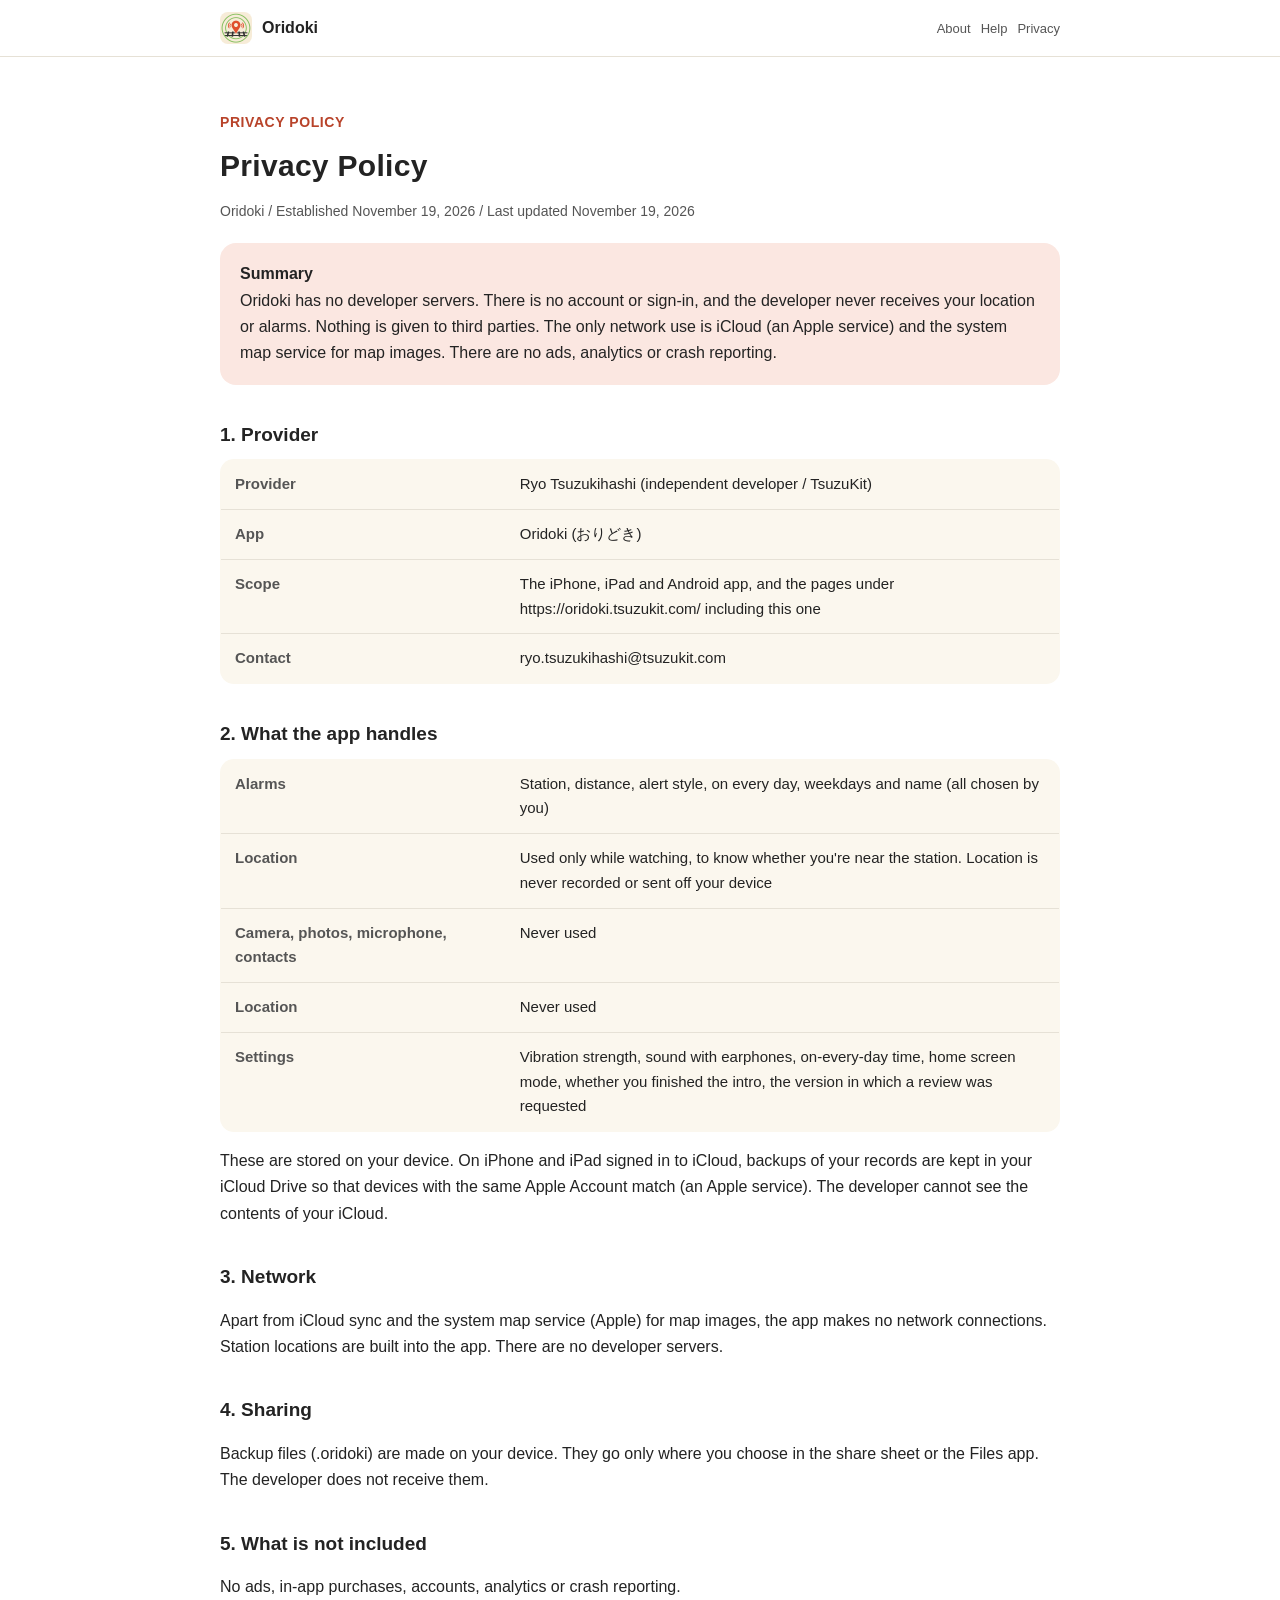
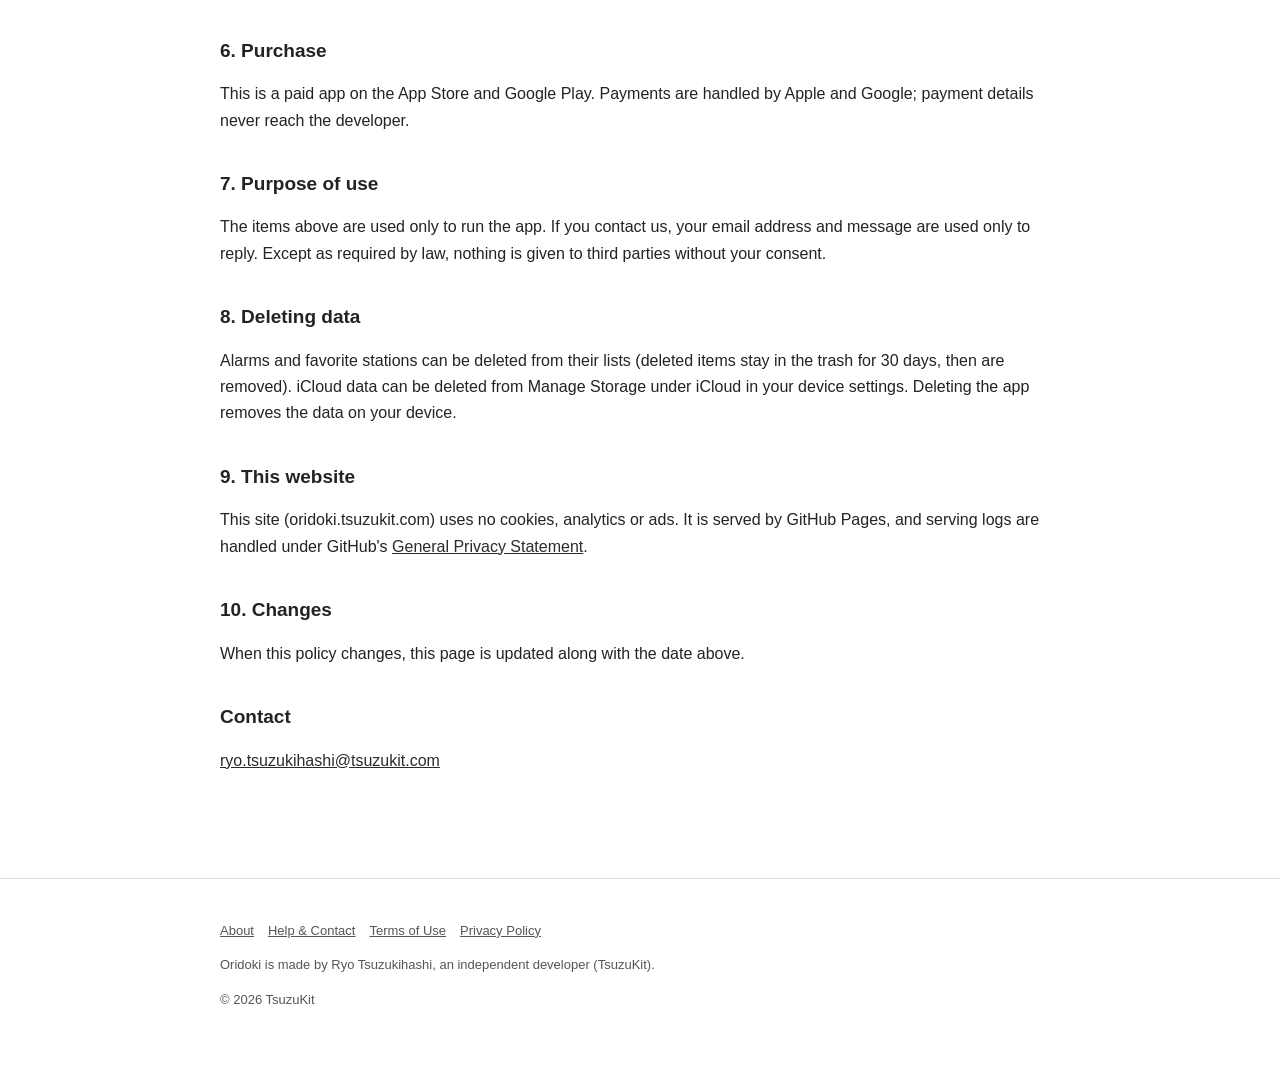
==== privacy.html @ 33bb26d4 "Oridoki のサイトを出す" ====
<!DOCTYPE html>
<html lang="ja" data-title-ja="プライバシーポリシー - おりどき" data-title-en="Privacy Policy - Oridoki">
<head>
<meta charset="UTF-8">
<meta name="viewport" content="width=device-width, initial-scale=1">
<script>(function(){var l=navigator.languages&&navigator.languages.length?navigator.languages:[navigator.language||"ja"],p="en";for(var i=0;i<l.length;i++){var c=String(l[i]).toLowerCase();if(c.indexOf("ja")===0){p="ja";break}if(c.indexOf("en")===0){p="en";break}}var d=document.documentElement;d.lang=p;var t=d.getAttribute("data-title-"+p);if(t){document.title=t}})();</script>
<title>プライバシーポリシー - おりどき</title>
<meta name="description" content="おりどきのプライバシーポリシー。開発者は個人情報を集めません。位置は端末の外に送りません。 / Privacy Policy for Oridoki. The developer collects no personal information. Your location never leaves your device.">
<meta property="og:title" content="プライバシーポリシー - おりどき">
<meta property="og:description" content="おりどきのプライバシーポリシー。開発者は個人情報を集めません。位置は端末の外に送りません。">
<meta property="og:type" content="website">
<meta property="og:url" content="https://oridoki.tsuzukit.com/privacy.html">
<meta property="og:image" content="https://oridoki.tsuzukit.com/assets/og.jpg">
<link rel="icon" href="assets/icon.png">
<link rel="apple-touch-icon" href="assets/icon.png">
<link rel="stylesheet" href="style.css">
</head>
<body>
<div data-l="ja" lang="ja">
<header class="site"><div class="wrap">
<a class="brand" href="./"><img src="assets/icon.png" alt="" width="32" height="32">おりどき</a>
<nav class="site"><a href="./">紹介</a><a href="support.html">使い方</a><a href="privacy.html">プライバシー</a></nav>
</div></header>
<main class="wrap">
<article class="doc">
<p class="eyebrow">PRIVACY POLICY</p>
<h1>プライバシーポリシー</h1>
<p class="meta">おりどき／制定日 2026年11月19日／改定日 2026年11月19日</p>
<div class="summary"><strong>このポリシーの要旨</strong><br>おりどきは、開発者のサーバーを持たないアプリです。アカウント登録やログインはなく、開発者があなたの位置やアラームを受け取ることはありません。第三者に渡すこともありません。通信は iCloud（Apple のサービス）と、地図の絵を出すための OS の地図のサービスだけです。広告、分析ツール、クラッシュを報告する仕組みは入れていません。</div>
<h2>1. 提供者</h2>
<table>
<tr><th>提供者</th><td>續橋涼（個人開発者 / TsuzuKit）</td></tr>
<tr><th>アプリ名</th><td>おりどき（英語名 Oridoki）</td></tr>
<tr><th>対象</th><td>iPhone・iPad・Android 向けアプリと、このページを含む https://oridoki.tsuzukit.com/ 配下のページ</td></tr>
<tr><th>連絡先</th><td>ryo.tsuzukihashi@tsuzukit.com</td></tr>
</table>
<h2>2. アプリが扱うもの</h2>
<table>
<tr><th>アラーム</th><td>駅・範囲・知らせ方・毎日オン・曜日・名前（どれもあなたが決めたもの）</td></tr>
<tr><th>位置</th><td>見張っているあいだだけ、駅に近づいたかを知るために使います。位置を記録したり、端末の外に送ったりはしません</td></tr>
<tr><th>カメラ・写真・マイク・連絡先</th><td>使いません</td></tr>
<tr><th>位置</th><td>使いません</td></tr>
<tr><th>アプリの設定</th><td>振動の強さ・イヤホンのときの音・毎日オンの時刻・ホームのモード・案内を終えたかどうか・レビューのお願いを出した版</td></tr>
</table>
<p>これらは端末の中に保存します。iCloud に入っている iPhone・iPad では、記録の控えをあなたの iCloud Drive に置き、同じ Apple アカウントの端末でそろえます（Apple のサービス）。開発者は、あなたの iCloud の中身を見ることはできません。</p>
<h2>3. 通信</h2>
<p>iCloud との同期と、地図の絵を出すための OS の地図のサービス（Apple）のほかに、通信はしません。駅の位置はアプリの中に持っていて、取りに行きません。開発者のサーバーはありません。</p>
<h2>4. 書き出し</h2>
<p>控えのファイル（.oridoki）は端末の中で作ります。送り先は、あなたが共有の画面やファイル App で選んだ場所です。開発者には届きません。</p>
<h2>5. 入れていないもの</h2>
<p>広告・アプリ内課金・アカウント登録・分析ツール・クラッシュの報告は入れていません。</p>
<h2>6. 購入</h2>
<p>本アプリは App Store と Google Play の有料アプリです。お支払いは Apple・Google が処理し、支払いの情報は開発者には届きません。</p>
<h2>7. 情報を使う目的</h2>
<p>上のものは、アプリを動かすためだけに使います。お問い合わせをいただいたときは、メールアドレスと内容をお返事のためだけに使います。法令にもとづく場合を除き、本人の同意なく第三者に渡すことはありません。</p>
<h2>8. 消したいとき</h2>
<p>アラームとよく使う駅は、それぞれの一覧から消せます（消したものはゴミ箱に30日残り、そのあと消えます）。iCloud の記録は、端末の設定の iCloud の「ストレージを管理」から消せます。アプリを消すと、端末の中のデータは消えます。</p>
<h2>9. このウェブサイトについて</h2>
<p>このサイト（oridoki.tsuzukit.com）は、Cookie も、アクセスを計測する仕組みも、広告も使っていません。サイトは GitHub Pages で配信しており、配信の記録は GitHub の <a href="https://docs.github.com/ja/site-policy/privacy-policies/github-general-privacy-statement">プライバシーについての声明</a> に沿って扱われます。</p>
<h2>10. 改定</h2>
<p>このポリシーを変えるときは、このページを書きかえ、上の改定日を新しくします。</p>
<h2>お問い合わせ</h2>
<p><a href="mailto:ryo.tsuzukihashi@tsuzukit.com">ryo.tsuzukihashi@tsuzukit.com</a></p>
</article>
</main>
<footer class="site"><div class="wrap">
<p><a href="./">紹介</a><a href="support.html">使い方とお問い合わせ</a><a href="terms.html">利用規約</a><a href="privacy.html">プライバシーポリシー</a></p>
<p>おりどきは、個人開発者の續橋涼（TsuzuKit）が作っているアプリです。</p>
<p>© 2026 TsuzuKit</p>
</div></footer>
</div>
<div data-l="en" lang="en">
<header class="site"><div class="wrap">
<a class="brand" href="./"><img src="assets/icon.png" alt="" width="32" height="32">Oridoki</a>
<nav class="site"><a href="./">About</a><a href="support.html">Help</a><a href="privacy.html">Privacy</a></nav>
</div></header>
<main class="wrap">
<article class="doc">
<p class="eyebrow">PRIVACY POLICY</p>
<h1>Privacy Policy</h1>
<p class="meta">Oridoki / Established November 19, 2026 / Last updated November 19, 2026</p>
<div class="summary"><strong>Summary</strong><br>Oridoki has no developer servers. There is no account or sign-in, and the developer never receives your location or alarms. Nothing is given to third parties. The only network use is iCloud (an Apple service) and the system map service for map images. There are no ads, analytics or crash reporting.</div>
<h2>1. Provider</h2>
<table>
<tr><th>Provider</th><td>Ryo Tsuzukihashi (independent developer / TsuzuKit)</td></tr>
<tr><th>App</th><td>Oridoki (おりどき)</td></tr>
<tr><th>Scope</th><td>The iPhone, iPad and Android app, and the pages under https://oridoki.tsuzukit.com/ including this one</td></tr>
<tr><th>Contact</th><td>ryo.tsuzukihashi@tsuzukit.com</td></tr>
</table>
<h2>2. What the app handles</h2>
<table>
<tr><th>Alarms</th><td>Station, distance, alert style, on every day, weekdays and name (all chosen by you)</td></tr>
<tr><th>Location</th><td>Used only while watching, to know whether you're near the station. Location is never recorded or sent off your device</td></tr>
<tr><th>Camera, photos, microphone, contacts</th><td>Never used</td></tr>
<tr><th>Location</th><td>Never used</td></tr>
<tr><th>Settings</th><td>Vibration strength, sound with earphones, on-every-day time, home screen mode, whether you finished the intro, the version in which a review was requested</td></tr>
</table>
<p>These are stored on your device. On iPhone and iPad signed in to iCloud, backups of your records are kept in your iCloud Drive so that devices with the same Apple Account match (an Apple service). The developer cannot see the contents of your iCloud.</p>
<h2>3. Network</h2>
<p>Apart from iCloud sync and the system map service (Apple) for map images, the app makes no network connections. Station locations are built into the app. There are no developer servers.</p>
<h2>4. Sharing</h2>
<p>Backup files (.oridoki) are made on your device. They go only where you choose in the share sheet or the Files app. The developer does not receive them.</p>
<h2>5. What is not included</h2>
<p>No ads, in-app purchases, accounts, analytics or crash reporting.</p>
<h2>6. Purchase</h2>
<p>This is a paid app on the App Store and Google Play. Payments are handled by Apple and Google; payment details never reach the developer.</p>
<h2>7. Purpose of use</h2>
<p>The items above are used only to run the app. If you contact us, your email address and message are used only to reply. Except as required by law, nothing is given to third parties without your consent.</p>
<h2>8. Deleting data</h2>
<p>Alarms and favorite stations can be deleted from their lists (deleted items stay in the trash for 30 days, then are removed). iCloud data can be deleted from Manage Storage under iCloud in your device settings. Deleting the app removes the data on your device.</p>
<h2>9. This website</h2>
<p>This site (oridoki.tsuzukit.com) uses no cookies, analytics or ads. It is served by GitHub Pages, and serving logs are handled under GitHub's <a href="https://docs.github.com/en/site-policy/privacy-policies/github-general-privacy-statement">General Privacy Statement</a>.</p>
<h2>10. Changes</h2>
<p>When this policy changes, this page is updated along with the date above.</p>
<h2>Contact</h2>
<p><a href="mailto:ryo.tsuzukihashi@tsuzukit.com">ryo.tsuzukihashi@tsuzukit.com</a></p>
</article>
</main>
<footer class="site"><div class="wrap">
<p><a href="./">About</a><a href="support.html">Help & Contact</a><a href="terms.html">Terms of Use</a><a href="privacy.html">Privacy Policy</a></p>
<p>Oridoki is made by Ryo Tsuzukihashi, an independent developer (TsuzuKit).</p>
<p>© 2026 TsuzuKit</p>
</div></footer>
</div>
</body>
</html>
---- style.css ----
/* おりどき — 白い地・墨の文字・朱の差し色（白の上で 4.5:1 以上） */
:root {
  --paper: #ffffff; --card: #fbf7ee; --ink: #232323; --sub: #555555; --line: #e6e1d6;
  --vermilion: #b8432a; --vermilion-soft: #fbe7e1; --navy: #2b2b2b; --correct: #3f7a33;
}
@media (prefers-color-scheme: dark) {
  :root { --paper: #121418; --card: #1b1e24; --ink: #eef0f4; --sub: #b4b9c4; --line: #2a2f38;
    --vermilion: #ffd45c; --vermilion-soft: #2a2618; --navy: #ffd45c; --correct: #9fd08c; }
}
* { box-sizing: border-box; }
html { -webkit-text-size-adjust: 100%; }
body { margin: 0; background: var(--paper); color: var(--ink); line-height: 1.8;
  font-family: -apple-system, BlinkMacSystemFont, "Hiragino Sans", "Hiragino Kaku Gothic ProN", "Noto Sans JP", sans-serif; }
a { color: var(--navy); }
.wrap { max-width: 880px; margin: 0 auto; padding: 0 20px; }
header.site { border-bottom: 1px solid var(--line); background: var(--paper); position: sticky; top: 0; z-index: 5; }
header.site .wrap { display: flex; align-items: center; gap: 16px; min-height: 56px; }
.brand { display: flex; align-items: center; gap: 10px; font-weight: 800; text-decoration: none; color: var(--ink); margin-right: auto; }
.brand img { width: 32px; height: 32px; border-radius: 8px; }
nav.site a { font-size: 14px; text-decoration: none; color: var(--sub); margin-left: 14px; white-space: nowrap; }
nav.site a:hover { color: var(--ink); }
.hero { padding: 56px 0 40px; display: grid; gap: 32px; align-items: center; }
@media (min-width: 760px) { .hero { grid-template-columns: 1.1fr 0.9fr; } }
.eyebrow { color: var(--vermilion); font-weight: 700; font-size: 14px; letter-spacing: 0.04em; }
h1 { font-size: clamp(30px, 6vw, 46px); line-height: 1.35; margin: 8px 0 16px; letter-spacing: 0.01em; }
h2 { font-size: 24px; margin: 56px 0 16px; line-height: 1.5; }
h3 { font-size: 17px; margin: 0 0 6px; }
.lead { font-size: 17px; color: var(--sub); }
.cta { display: inline-block; margin-top: 20px; background: var(--vermilion); color: #ffffff; font-weight: 700; text-decoration: none;
  padding: 14px 26px; border-radius: 16px; }
.note { font-size: 13px; color: var(--sub); }
.hero img { width: 100%; max-width: 320px; height: auto; justify-self: center; }
.grid { display: grid; gap: 14px; }
@media (min-width: 700px) { .grid.two { grid-template-columns: 1fr 1fr; } .grid.three { grid-template-columns: repeat(3, 1fr); } }
.card { background: var(--card); border: 1px solid var(--line); border-radius: 18px; padding: 20px; }
.card.em { background: var(--vermilion-soft); border-color: transparent; }
.steps { counter-reset: step; }
.steps .card { position: relative; padding-left: 62px; }
.steps .card::before { counter-increment: step; content: counter(step); position: absolute; left: 18px; top: 18px; width: 32px; height: 32px;
  border-radius: 50%; border: 2.5px solid var(--vermilion); color: var(--vermilion); font-weight: 800; display: grid; place-items: center; }
table { width: 100%; border-collapse: collapse; background: var(--card); border: 1px solid var(--line); border-radius: 14px; overflow: hidden; }
th, td { text-align: left; padding: 12px 14px; border-bottom: 1px solid var(--line); vertical-align: top; font-size: 15px; }
th { width: 34%; color: var(--sub); font-weight: 600; }
tr:last-child th, tr:last-child td { border-bottom: none; }
.doc { padding: 40px 0 24px; }
.doc h1 { font-size: 30px; }
.doc h2 { font-size: 19px; margin: 36px 0 10px; }
.doc .meta { color: var(--sub); font-size: 14px; }
.doc .summary { background: var(--vermilion-soft); border-radius: 16px; padding: 18px 20px; margin: 20px 0; }
details { background: var(--card); border: 1px solid var(--line); border-radius: 14px; padding: 14px 18px; }
details + details { margin-top: 10px; }
summary { font-weight: 700; cursor: pointer; }
footer.site { border-top: 1px solid var(--line); margin-top: 64px; padding: 28px 0 48px; color: var(--sub); font-size: 13px; }
footer.site a { color: var(--sub); margin-right: 14px; }
.qid { font-family: ui-monospace, SFMono-Regular, Menlo, monospace; background: var(--card); border: 1px solid var(--line);
  border-radius: 8px; padding: 2px 8px; }
/* 端末の言語に合うほうだけ見せる（build.py が両方を1ページに入れる） */
html[lang="ja"] [data-l="en"], html[lang="en"] [data-l="ja"] { display: none; }
[lang="en"] { line-height: 1.65; }
[lang="en"] h1 { line-height: 1.2; }
[lang="en"] nav.site a { font-size: 13px; margin-left: 10px; }
@media (max-width: 480px) { nav.site a { font-size: 12px; margin-left: 8px; } header.site .wrap { gap: 4px; } .brand { gap: 7px; font-size: 15px; } }
.brand { white-space: nowrap; flex-shrink: 0; }
/* 幅の狭い画面では、上の帯の「紹介」を出さない（左のアプリ名が同じ行き先） */
@media (max-width: 480px) { nav.site a:first-child { display: none; } }
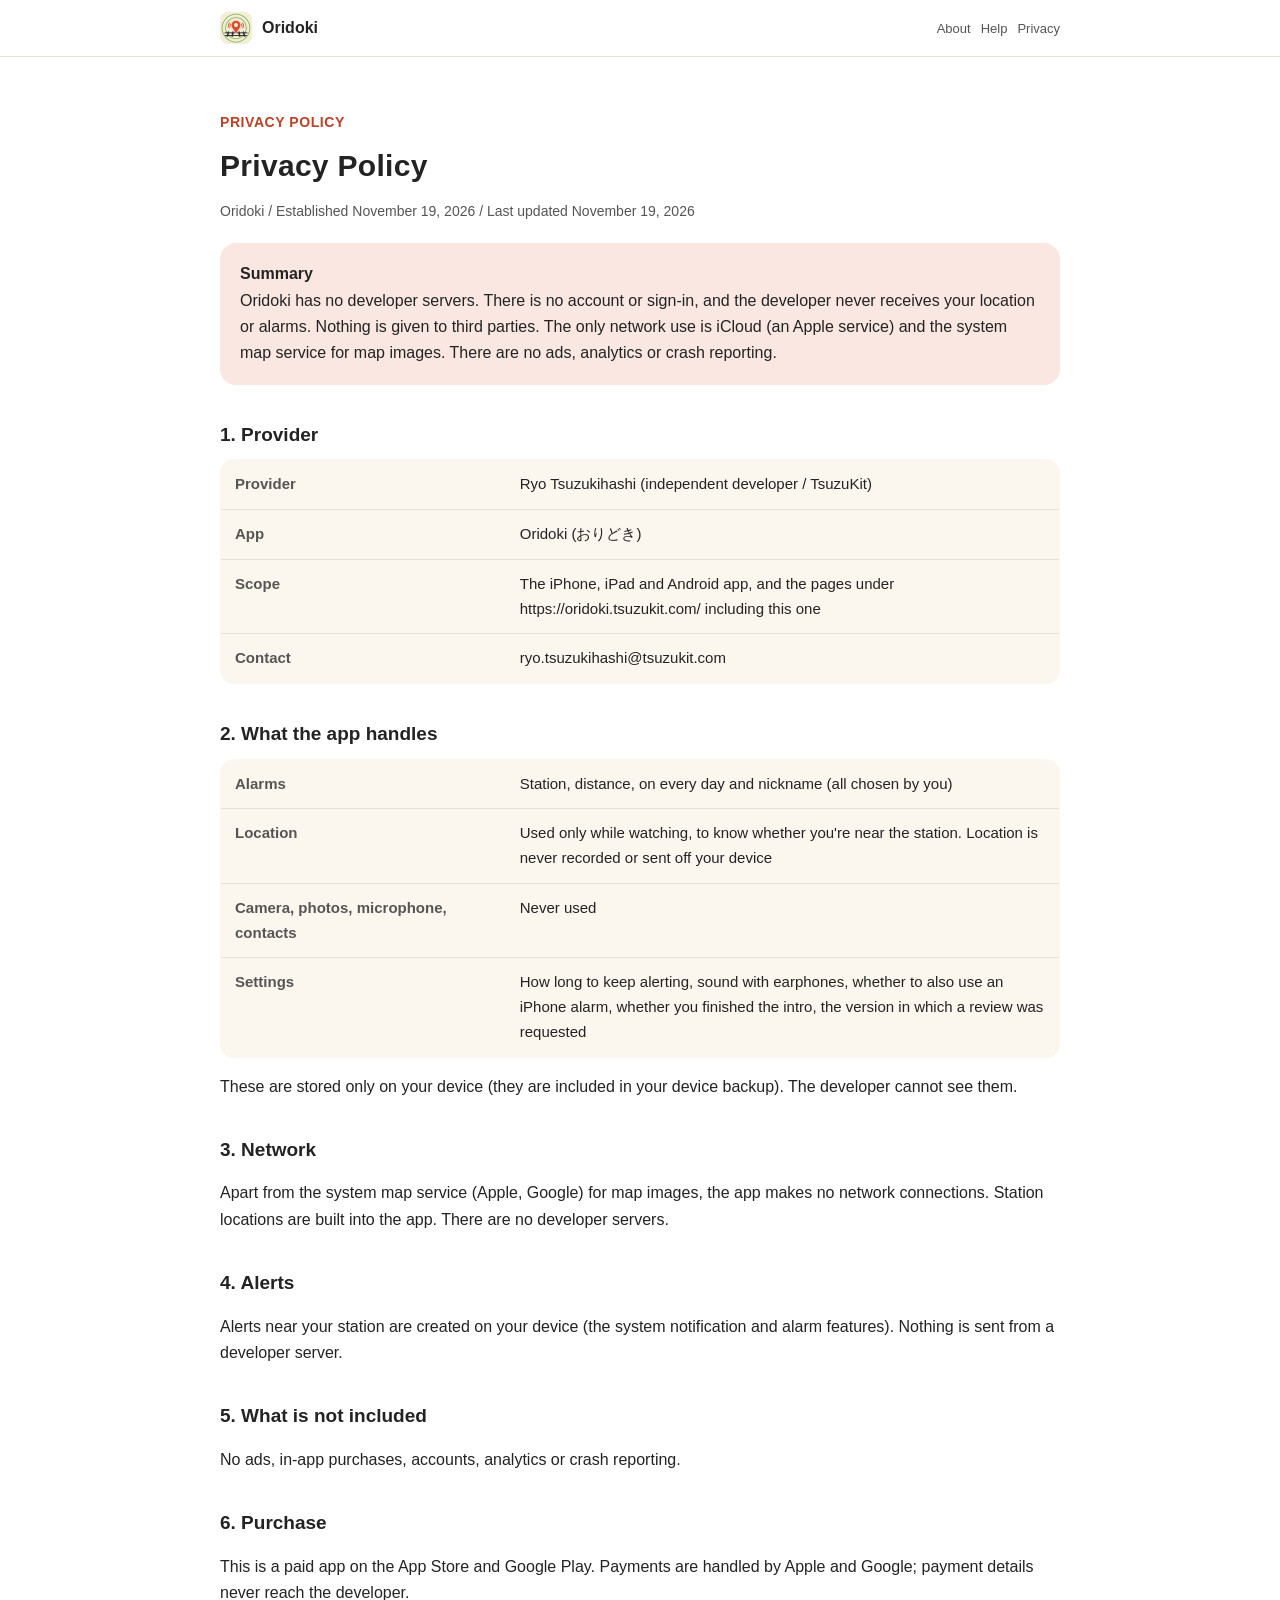
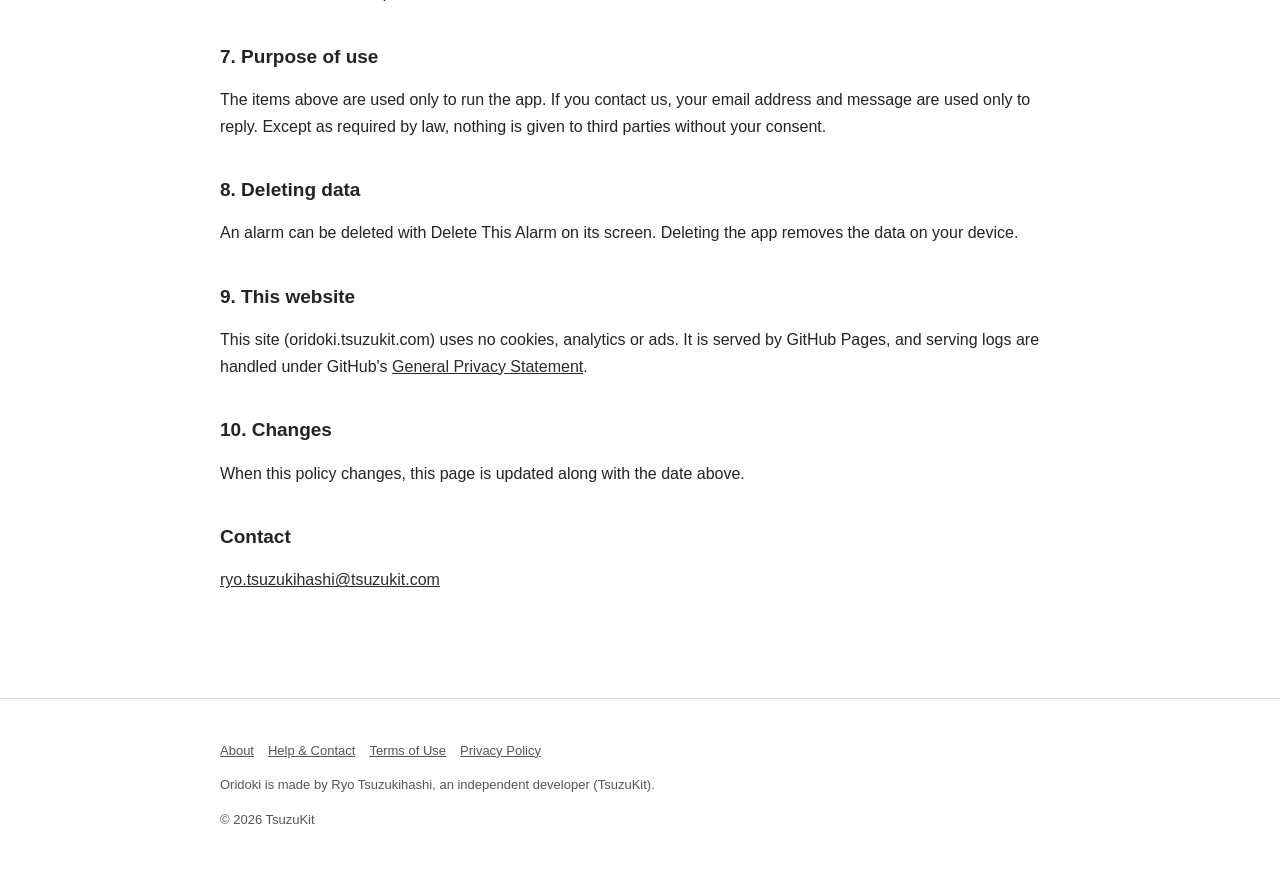
==== commit e514338d: "iCloud の控えを外し、起こし方と位置の扱いを実装どおりに直した" ====
--- a/privacy.html
+++ b/privacy.html
@@ -36,17 +36,16 @@
 </table>
 <h2>2. アプリが扱うもの</h2>
 <table>
-<tr><th>アラーム</th><td>駅・範囲・知らせ方・毎日オン・曜日・名前（どれもあなたが決めたもの）</td></tr>
+<tr><th>アラーム</th><td>駅・範囲・毎日オン・呼び名（どれもあなたが決めたもの）</td></tr>
 <tr><th>位置</th><td>見張っているあいだだけ、駅に近づいたかを知るために使います。位置を記録したり、端末の外に送ったりはしません</td></tr>
 <tr><th>カメラ・写真・マイク・連絡先</th><td>使いません</td></tr>
-<tr><th>位置</th><td>使いません</td></tr>
-<tr><th>アプリの設定</th><td>振動の強さ・イヤホンのときの音・毎日オンの時刻・ホームのモード・案内を終えたかどうか・レビューのお願いを出した版</td></tr>
+<tr><th>アプリの設定</th><td>知らせを続ける長さ・イヤホンのときの音・iPhone のアラームでも起こすか・案内を終えたかどうか・レビューのお願いを出した版</td></tr>
 </table>
-<p>これらは端末の中に保存します。iCloud に入っている iPhone・iPad では、記録の控えをあなたの iCloud Drive に置き、同じ Apple アカウントの端末でそろえます（Apple のサービス）。開発者は、あなたの iCloud の中身を見ることはできません。</p>
+<p>これらは端末の中にだけ保存します（端末のバックアップには入ります）。開発者が見ることはできません。</p>
 <h2>3. 通信</h2>
-<p>iCloud との同期と、地図の絵を出すための OS の地図のサービス（Apple）のほかに、通信はしません。駅の位置はアプリの中に持っていて、取りに行きません。開発者のサーバーはありません。</p>
-<h2>4. 書き出し</h2>
-<p>控えのファイル（.oridoki）は端末の中で作ります。送り先は、あなたが共有の画面やファイル App で選んだ場所です。開発者には届きません。</p>
+<p>地図の絵を出すための OS の地図のサービス（Apple・Google）のほかに、通信はしません。駅の位置はアプリの中に持っていて、取りに行きません。開発者のサーバーはありません。</p>
+<h2>4. 知らせ</h2>
+<p>駅に近づいたときの知らせは、端末の中で出します（OS の通知とアラームの仕組み）。開発者のサーバーから送るものではありません。</p>
 <h2>5. 入れていないもの</h2>
 <p>広告・アプリ内課金・アカウント登録・分析ツール・クラッシュの報告は入れていません。</p>
 <h2>6. 購入</h2>
@@ -54,7 +53,7 @@
 <h2>7. 情報を使う目的</h2>
 <p>上のものは、アプリを動かすためだけに使います。お問い合わせをいただいたときは、メールアドレスと内容をお返事のためだけに使います。法令にもとづく場合を除き、本人の同意なく第三者に渡すことはありません。</p>
 <h2>8. 消したいとき</h2>
-<p>アラームとよく使う駅は、それぞれの一覧から消せます（消したものはゴミ箱に30日残り、そのあと消えます）。iCloud の記録は、端末の設定の iCloud の「ストレージを管理」から消せます。アプリを消すと、端末の中のデータは消えます。</p>
+<p>アラームは、アラームの画面の［このアラームを消す］から消せます。アプリを消すと、端末の中のデータは消えます。</p>
 <h2>9. このウェブサイトについて</h2>
 <p>このサイト（oridoki.tsuzukit.com）は、Cookie も、アクセスを計測する仕組みも、広告も使っていません。サイトは GitHub Pages で配信しており、配信の記録は GitHub の <a href="https://docs.github.com/ja/site-policy/privacy-policies/github-general-privacy-statement">プライバシーについての声明</a> に沿って扱われます。</p>
 <h2>10. 改定</h2>
@@ -89,17 +88,16 @@
 </table>
 <h2>2. What the app handles</h2>
 <table>
-<tr><th>Alarms</th><td>Station, distance, alert style, on every day, weekdays and name (all chosen by you)</td></tr>
+<tr><th>Alarms</th><td>Station, distance, on every day and nickname (all chosen by you)</td></tr>
 <tr><th>Location</th><td>Used only while watching, to know whether you're near the station. Location is never recorded or sent off your device</td></tr>
 <tr><th>Camera, photos, microphone, contacts</th><td>Never used</td></tr>
-<tr><th>Location</th><td>Never used</td></tr>
-<tr><th>Settings</th><td>Vibration strength, sound with earphones, on-every-day time, home screen mode, whether you finished the intro, the version in which a review was requested</td></tr>
+<tr><th>Settings</th><td>How long to keep alerting, sound with earphones, whether to also use an iPhone alarm, whether you finished the intro, the version in which a review was requested</td></tr>
 </table>
-<p>These are stored on your device. On iPhone and iPad signed in to iCloud, backups of your records are kept in your iCloud Drive so that devices with the same Apple Account match (an Apple service). The developer cannot see the contents of your iCloud.</p>
+<p>These are stored only on your device (they are included in your device backup). The developer cannot see them.</p>
 <h2>3. Network</h2>
-<p>Apart from iCloud sync and the system map service (Apple) for map images, the app makes no network connections. Station locations are built into the app. There are no developer servers.</p>
-<h2>4. Sharing</h2>
-<p>Backup files (.oridoki) are made on your device. They go only where you choose in the share sheet or the Files app. The developer does not receive them.</p>
+<p>Apart from the system map service (Apple, Google) for map images, the app makes no network connections. Station locations are built into the app. There are no developer servers.</p>
+<h2>4. Alerts</h2>
+<p>Alerts near your station are created on your device (the system notification and alarm features). Nothing is sent from a developer server.</p>
 <h2>5. What is not included</h2>
 <p>No ads, in-app purchases, accounts, analytics or crash reporting.</p>
 <h2>6. Purchase</h2>
@@ -107,7 +105,7 @@
 <h2>7. Purpose of use</h2>
 <p>The items above are used only to run the app. If you contact us, your email address and message are used only to reply. Except as required by law, nothing is given to third parties without your consent.</p>
 <h2>8. Deleting data</h2>
-<p>Alarms and favorite stations can be deleted from their lists (deleted items stay in the trash for 30 days, then are removed). iCloud data can be deleted from Manage Storage under iCloud in your device settings. Deleting the app removes the data on your device.</p>
+<p>An alarm can be deleted with Delete This Alarm on its screen. Deleting the app removes the data on your device.</p>
 <h2>9. This website</h2>
 <p>This site (oridoki.tsuzukit.com) uses no cookies, analytics or ads. It is served by GitHub Pages, and serving logs are handled under GitHub's <a href="https://docs.github.com/en/site-policy/privacy-policies/github-general-privacy-statement">General Privacy Statement</a>.</p>
 <h2>10. Changes</h2>
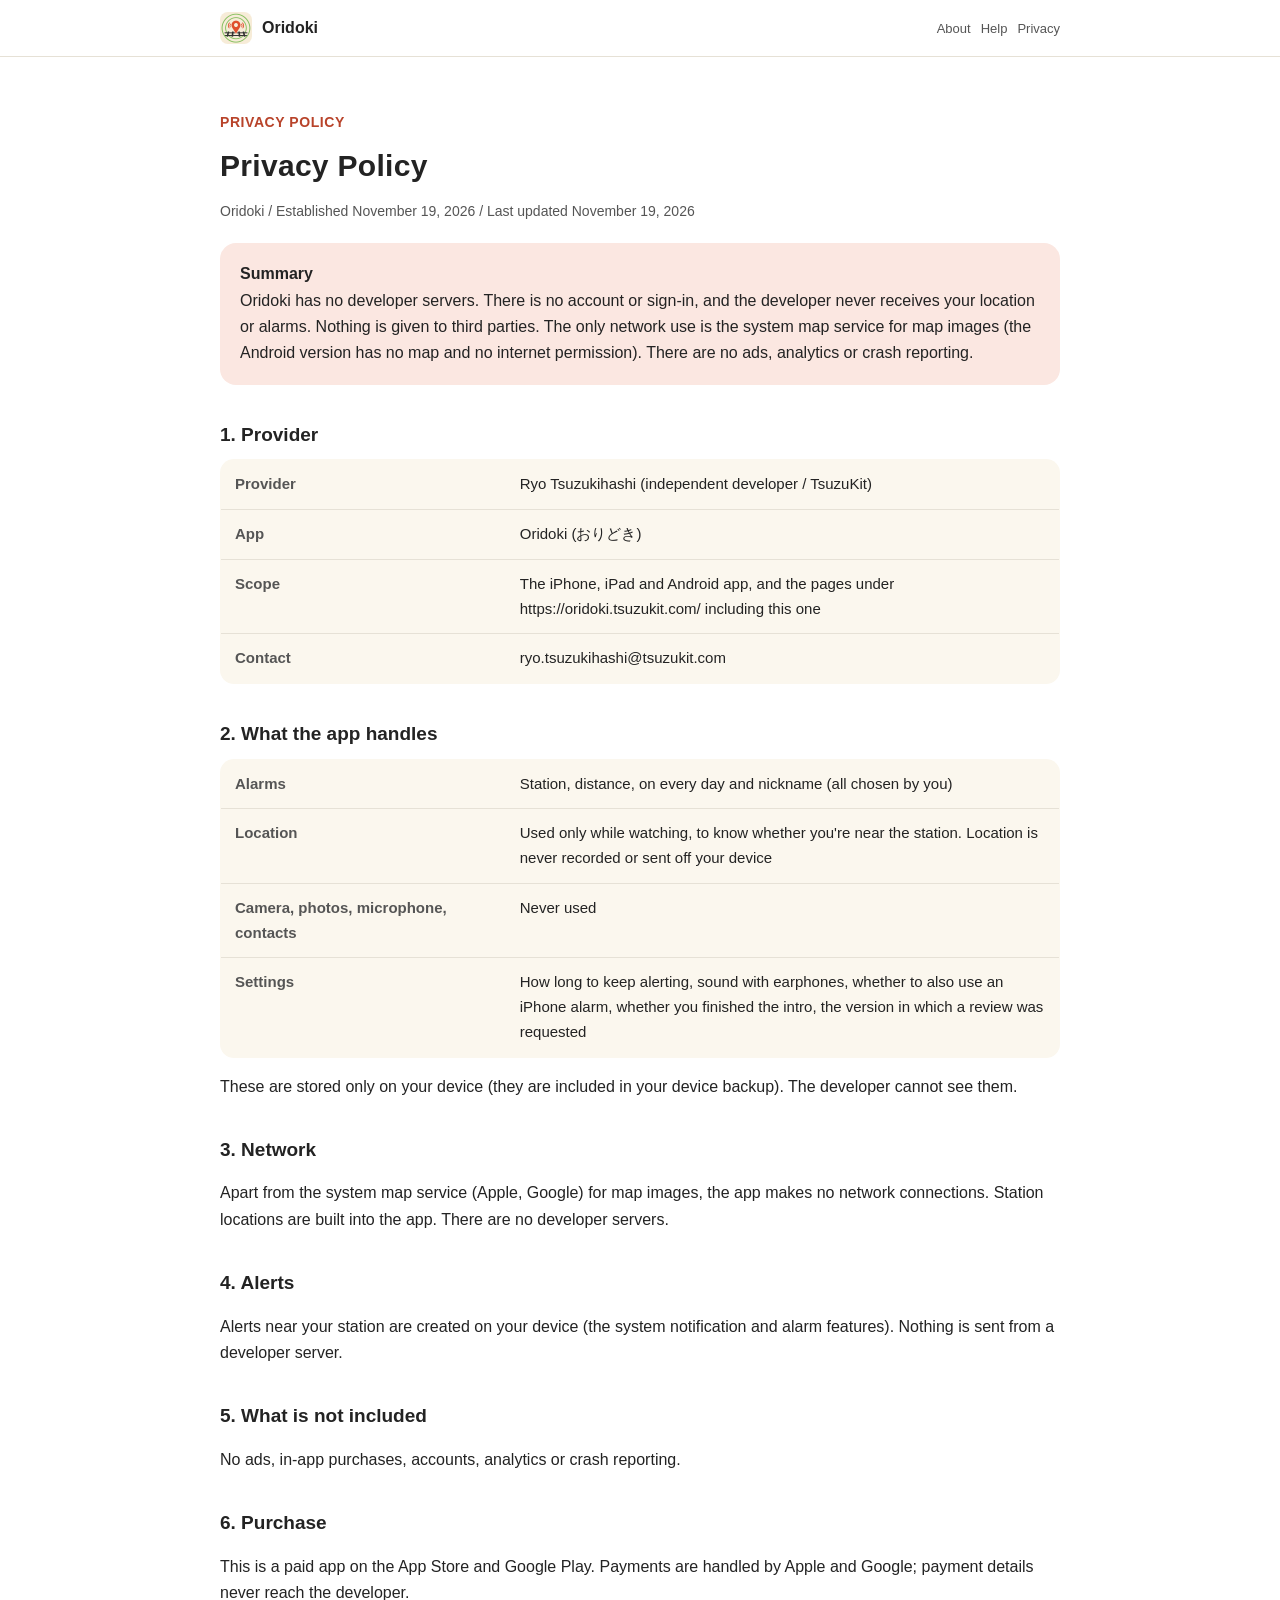
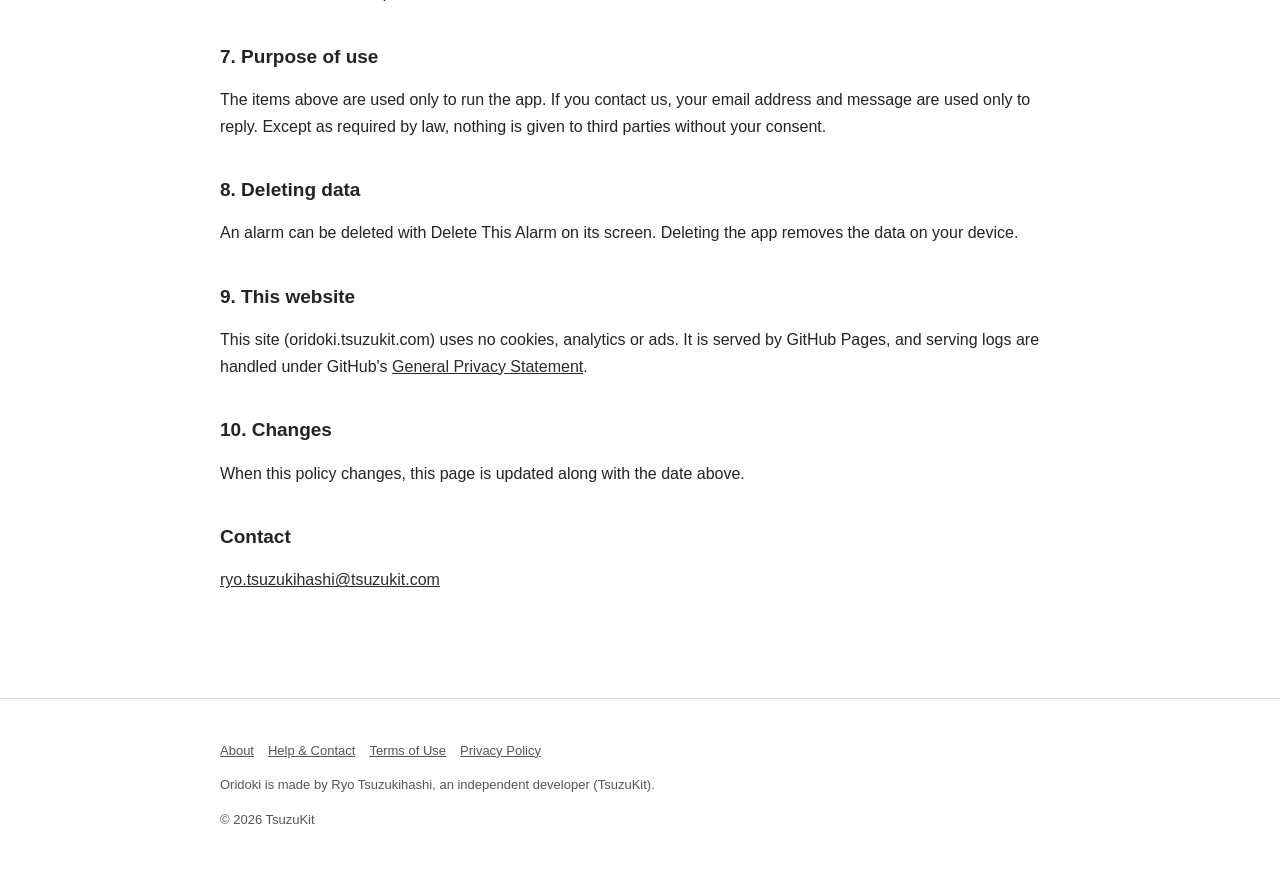
==== commit 4f210868: "要旨から iCloud を外した" ====
--- a/privacy.html
+++ b/privacy.html
@@ -26,7 +26,7 @@
 <p class="eyebrow">PRIVACY POLICY</p>
 <h1>プライバシーポリシー</h1>
 <p class="meta">おりどき／制定日 2026年11月19日／改定日 2026年11月19日</p>
-<div class="summary"><strong>このポリシーの要旨</strong><br>おりどきは、開発者のサーバーを持たないアプリです。アカウント登録やログインはなく、開発者があなたの位置やアラームを受け取ることはありません。第三者に渡すこともありません。通信は iCloud（Apple のサービス）と、地図の絵を出すための OS の地図のサービスだけです。広告、分析ツール、クラッシュを報告する仕組みは入れていません。</div>
+<div class="summary"><strong>このポリシーの要旨</strong><br>おりどきは、開発者のサーバーを持たないアプリです。アカウント登録やログインはなく、開発者があなたの位置やアラームを受け取ることはありません。第三者に渡すこともありません。通信は、地図の絵を出すための OS の地図のサービスだけです（Android 版は地図を使わず、インターネットの権限もありません）。広告、分析ツール、クラッシュを報告する仕組みは入れていません。</div>
 <h2>1. 提供者</h2>
 <table>
 <tr><th>提供者</th><td>續橋涼（個人開発者 / TsuzuKit）</td></tr>
@@ -78,7 +78,7 @@
 <p class="eyebrow">PRIVACY POLICY</p>
 <h1>Privacy Policy</h1>
 <p class="meta">Oridoki / Established November 19, 2026 / Last updated November 19, 2026</p>
-<div class="summary"><strong>Summary</strong><br>Oridoki has no developer servers. There is no account or sign-in, and the developer never receives your location or alarms. Nothing is given to third parties. The only network use is iCloud (an Apple service) and the system map service for map images. There are no ads, analytics or crash reporting.</div>
+<div class="summary"><strong>Summary</strong><br>Oridoki has no developer servers. There is no account or sign-in, and the developer never receives your location or alarms. Nothing is given to third parties. The only network use is the system map service for map images (the Android version has no map and no internet permission). There are no ads, analytics or crash reporting.</div>
 <h2>1. Provider</h2>
 <table>
 <tr><th>Provider</th><td>Ryo Tsuzukihashi (independent developer / TsuzuKit)</td></tr>
